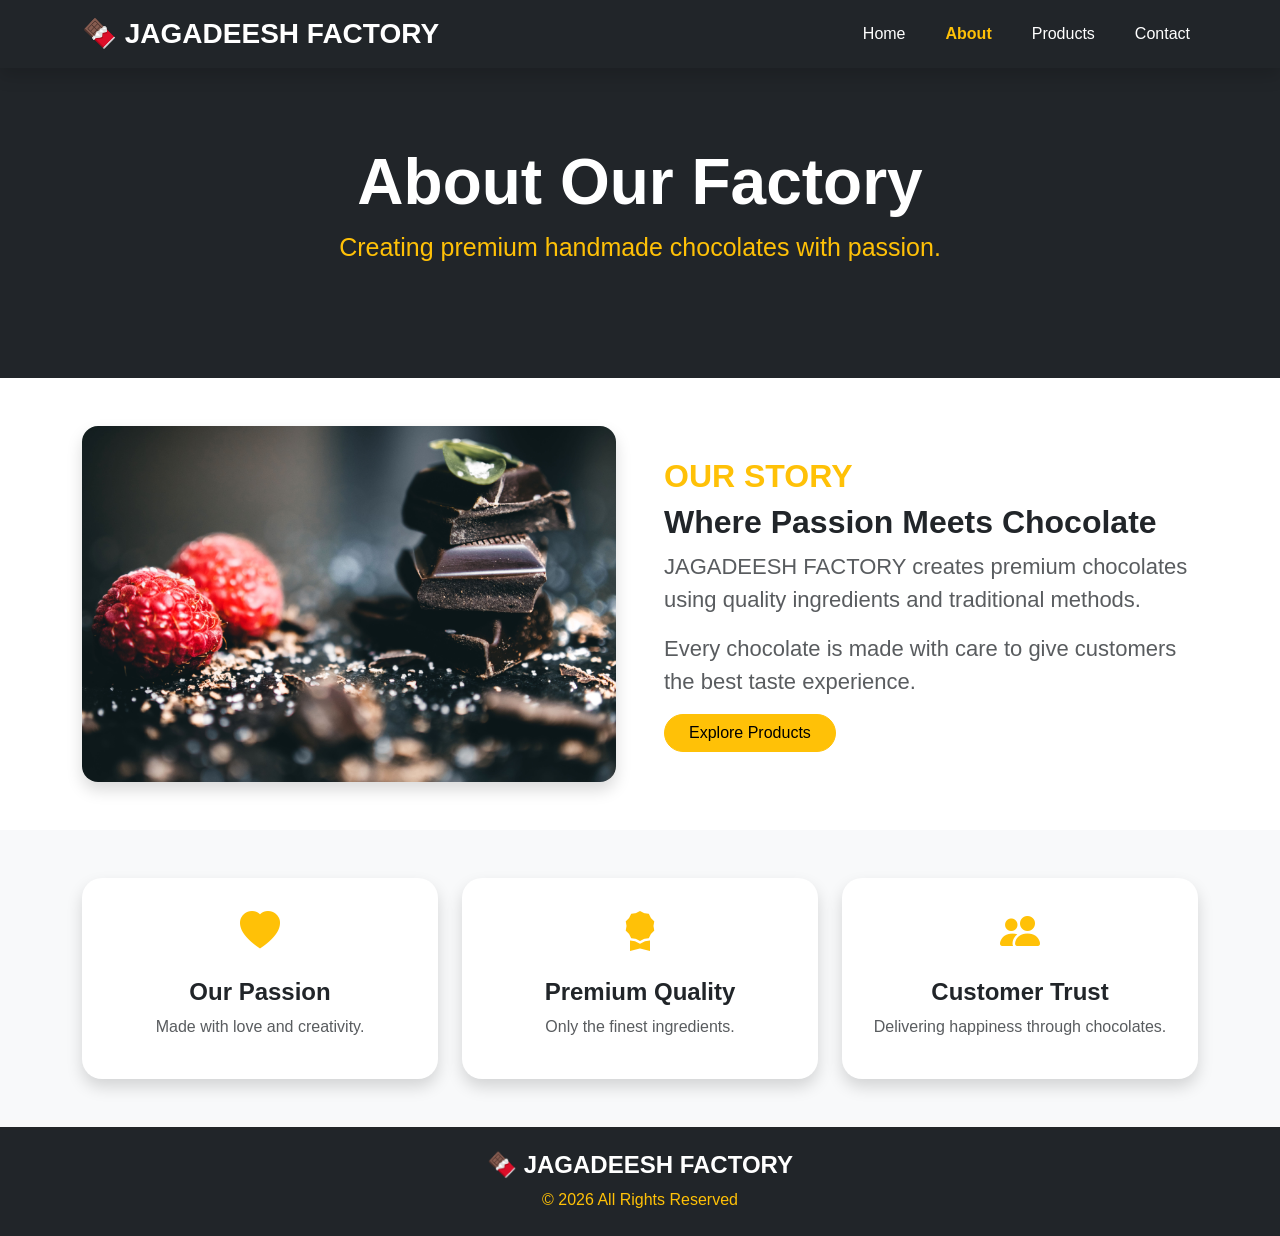
==== about.html @ 46dbd52e "Initial commit" ====
<!DOCTYPE html>
<html lang="en">
<head>
    <meta charset="UTF-8">
    <meta name="viewport" content="width=device-width, initial-scale=1.0">
    <title>About</title>
    <!-- Bootstrap CSS -->
<link href="https://cdn.jsdelivr.net/npm/bootstrap@5.3.7/dist/css/bootstrap.min.css" rel="stylesheet">


<!-- Bootstrap Icons -->
<link rel="stylesheet"
href="https://cdn.jsdelivr.net/npm/bootstrap-icons@1.13.1/font/bootstrap-icons.min.css">


<!-- Your CSS -->
<link rel="stylesheet" href="index_boot.css">
</head>
<body>
    <nav class="navbar navbar-expand-lg navbar-dark bg-dark fixed-top shadow">

<div class="container">

<a class="navbar-brand fw-bold fs-3" href="index.html">
🍫 JAGADEESH FACTORY
</a>

<div class="ms-auto">

<ul class="navbar-nav flex-row gap-4">

<li class="nav-item">
<a class="nav-link text-white" href="./index_boot.html">
Home
</a>
</li>


<li class="nav-item">
<a class="nav-link active text-warning" href="about.html">
About
</a>
</li>


<li class="nav-item">
<a class="nav-link text-white" href="./products.html">
Products
</a>
</li>





<li class="nav-item">
<a class="nav-link text-white" href="./contact.html">
Contact
</a>
</li>


</ul>

</div>

</div>

</nav>

<section class="bg-dark py-5 mt-5">

<div class="container text-center text-white py-5">

<h1 class="display-3 fw-bold">
About Our Factory
</h1>


<p class="lead text-warning"style="font-size: 25px;">
Creating premium handmade chocolates with passion.
</p>


</div>

</section>

<section class="py-5">

<div class="container">

<div class="row align-items-center g-5">


<div class="col-lg-6">

<img src="./images/about.jpg"
class="img-fluid rounded-4 shadow">

</div>



<div class="col-lg-6">


<h2 class="text-warning fw-bold">
OUR STORY
</h2>


<h2 class="fw-bold">
Where Passion Meets Chocolate
</h2>


<p class="text-muted"style="font-size: 22px;">

JAGADEESH FACTORY creates premium chocolates
using quality ingredients and traditional methods.

</p>


<p class="text-muted" style="font-size: 22px;">

Every chocolate is made with care to give
customers the best taste experience.

</p>


<a href="products.html"
class="btn btn-warning rounded-pill px-4">

Explore Products

</a>


</div>


</div>

</div>

</section>

<section class="py-5 bg-light">

<div class="container">

<div class="row g-4">


<div class="col-lg-4">

<div class="card shadow border-0 h-100 text-center p-4">

<i class="bi bi-heart-fill text-warning fs-1"></i>

<h4 class="fw-bold mt-3">
Our Passion
</h4>

<p class="text-muted">
Made with love and creativity.
</p>

</div>

</div>



<div class="col-lg-4">

<div class="card shadow border-0 h-100 text-center p-4">

<i class="bi bi-award-fill text-warning fs-1"></i>

<h4 class="fw-bold mt-3">
Premium Quality
</h4>

<p class="text-muted">
Only the finest ingredients.
</p>

</div>

</div>



<div class="col-lg-4">

<div class="card shadow border-0 h-100 text-center p-4">

<i class="bi bi-people-fill text-warning fs-1"></i>

<h4 class="fw-bold mt-3">
Customer Trust
</h4>

<p class="text-muted">
Delivering happiness through chocolates.
</p>

</div>

</div>


</div>

</div>

</section>

<footer class="bg-dark text-white py-4">

<div class="container text-center">

<h4 class="fw-bold">
🍫 JAGADEESH FACTORY
</h4>

<p class="text-warning mb-0">
© 2026 All Rights Reserved
</p>

</div>

</footer>
---- index_boot.css ----
*{
    margin:0;
    padding:0;
    box-sizing:border-box;
}


body{

    font-family:'Poppins',sans-serif;

}


/* NAVBAR */

.navbar .nav-link.active{

    color:#ffc107 !important;
    font-weight:600;

}


.navbar .nav-link:hover{

    color:#ffc107 !important;

}



/* HERO */

.hero{

    position:relative;
    height:100vh;
    overflow:hidden;

}


.hero video{

    position:absolute;
    width:100%;
    height:100%;
    object-fit:cover;

}


.overlay{

    position:absolute;
    width:100%;
    height:100%;
    background:rgba(0,0,0,.55);

}


.hero .container{

    position:relative;
    z-index:2;

}



/* CARDS */

.card img{

    height:250px;
    object-fit:cover;

}


.card{

    border-radius:20px;
    transition:0.4s;

}


.card:hover{

    transform:translateY(-10px);

}
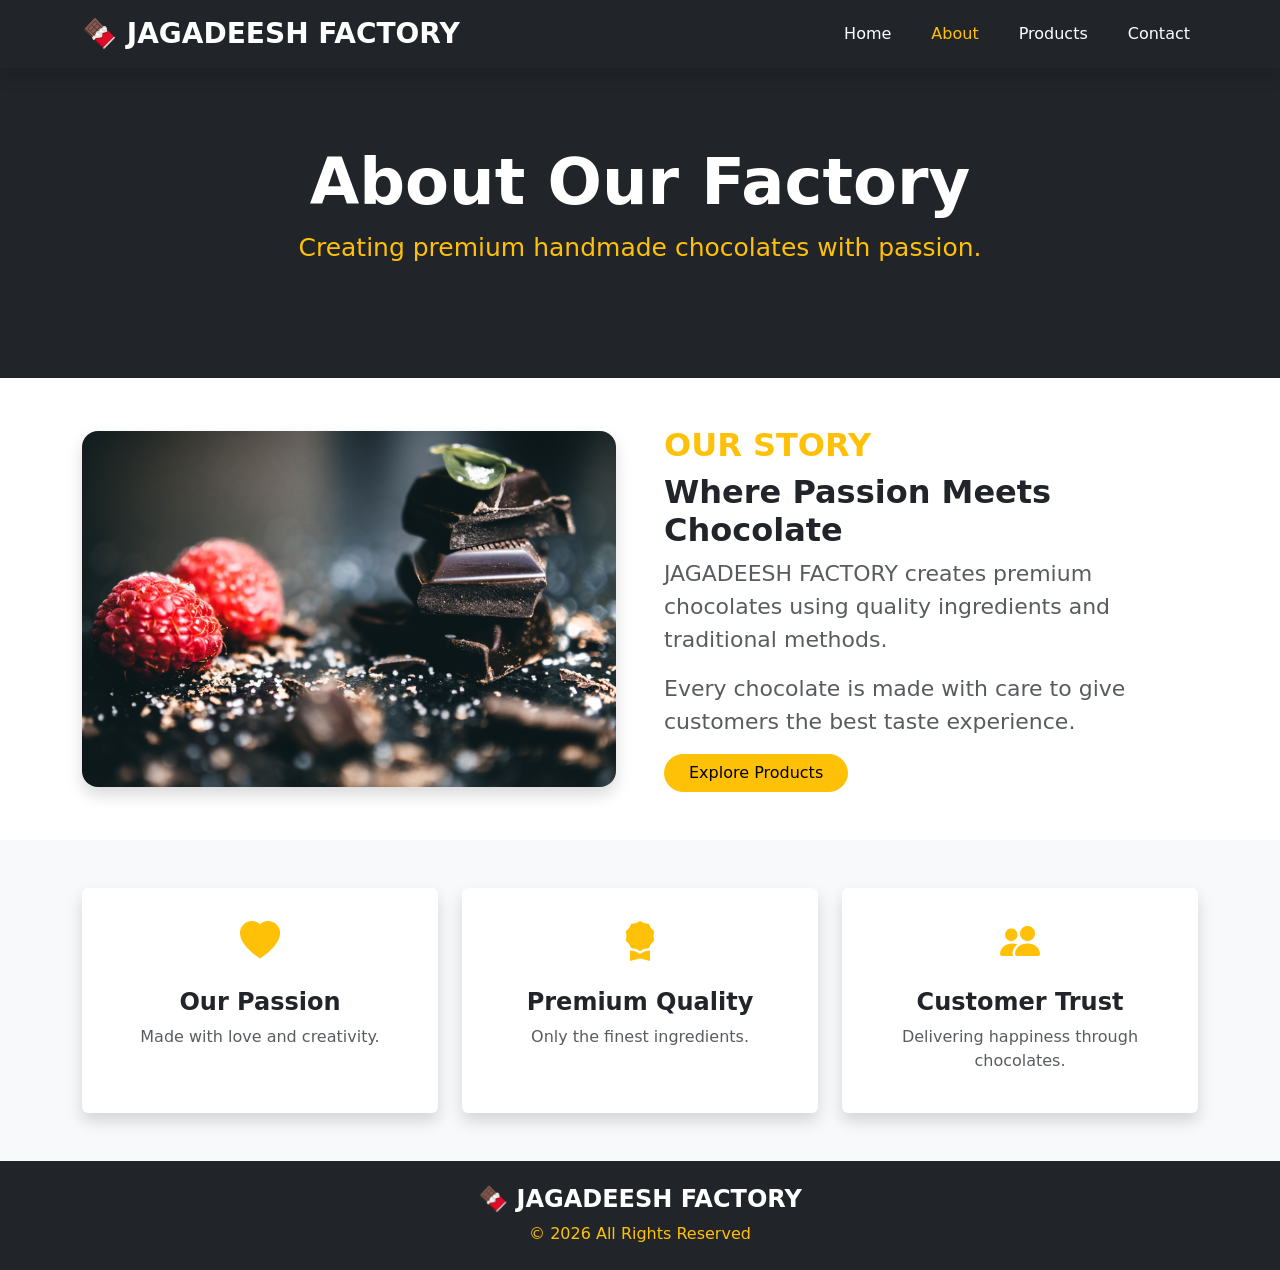
==== commit 6f725a10: "fix file name" ====
--- a/about.html
+++ b/about.html
@@ -14,7 +14,7 @@
 
 
 <!-- Your CSS -->
-<link rel="stylesheet" href="index_boot.css">
+<link rel="stylesheet" href="./index.html">
 </head>
 <body>
     <nav class="navbar navbar-expand-lg navbar-dark bg-dark fixed-top shadow">
@@ -30,7 +30,7 @@
 <ul class="navbar-nav flex-row gap-4">
 
 <li class="nav-item">
-<a class="nav-link text-white" href="./index_boot.html">
+<a class="nav-link text-white" href="./index.html">
 Home
 </a>
 </li>
